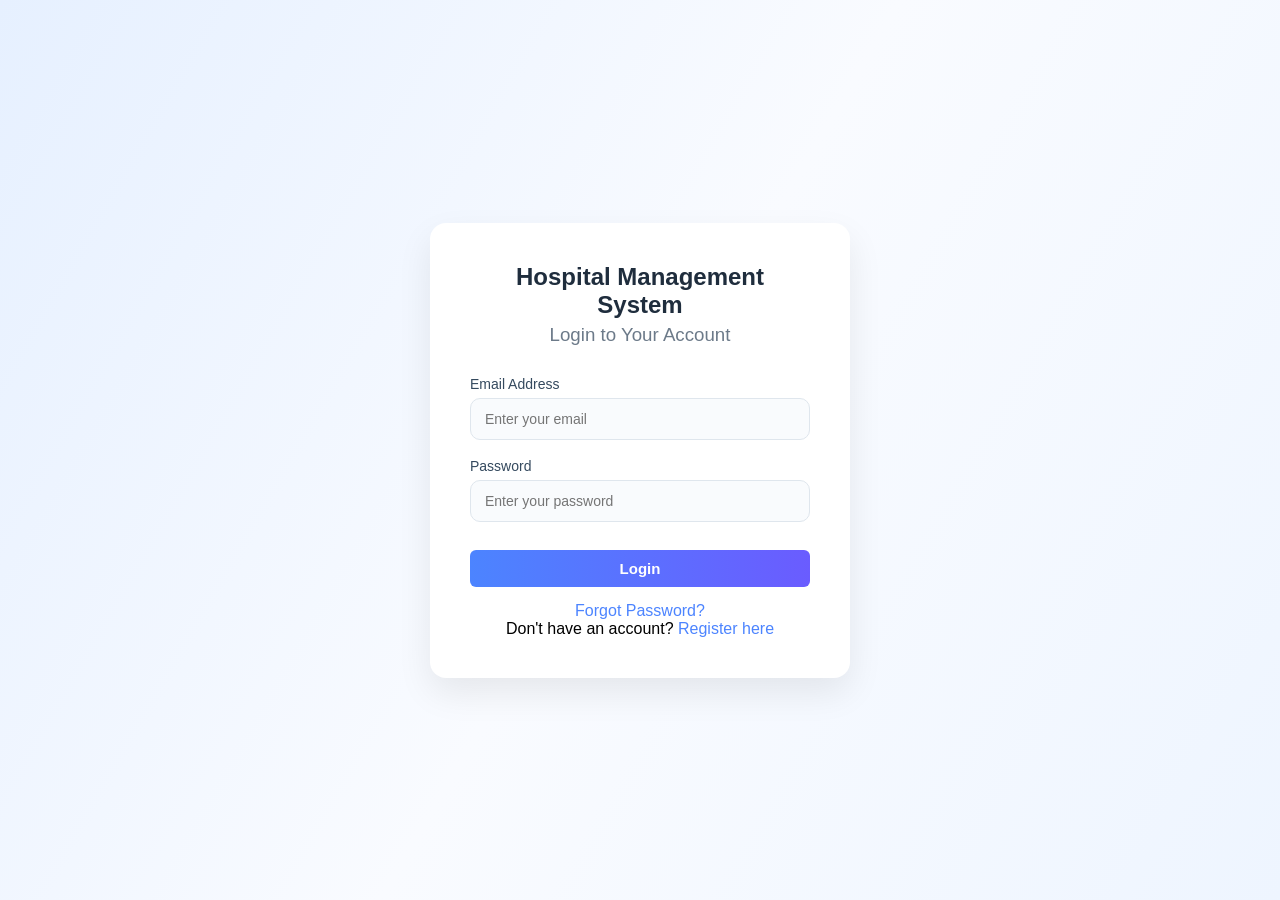
==== index.html @ 9511f12d "completed forgot pass,index,login,register pages" ====
<!DOCTYPE html>
<html lang="en">
<head>
    <meta charset="UTF-8">
    <title>Hospital Management System</title>
</head>
<body>

<script>
    // Check if user is logged in
    const currentUser = JSON.parse(localStorage.getItem("currentUser"));

    if (currentUser) {
        // Redirect based on role
        switch (currentUser.role) {
            case "admin":
                window.location.href = "admin-dashboard.html";
                break;
            case "doctor":
                window.location.href = "doctor-dashboard.html";
                break;
            case "patient":
                window.location.href = "patient-dashboard.html";
                break;
            case "receptionist":
                window.location.href = "receptionist-dashboard.html";
                break;
            default:
                window.location.href = "login.html";
        }
    } else {
        // If not logged in → go to login page
        window.location.href = "login.html";
    }
</script>

</body>
</html>
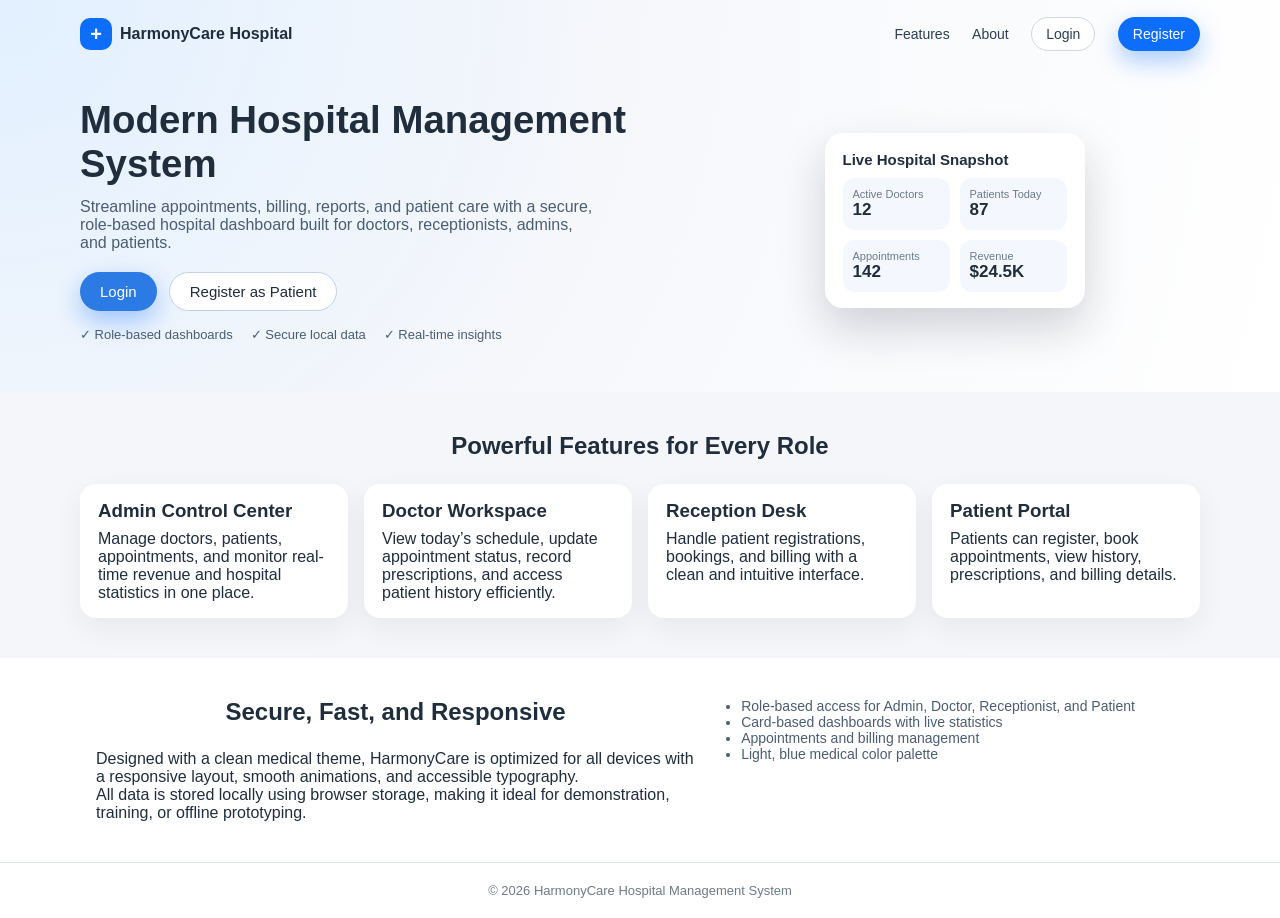
==== commit 446a3410: "final code" ====
--- a/index.html
+++ b/index.html
@@ -1,38 +1,122 @@
 <!DOCTYPE html>
 <html lang="en">
+
 <head>
     <meta charset="UTF-8">
-    <title>Hospital Management System</title>
+    <title>HarmonyCare Hospital - Management System</title>
+    <meta name="viewport" content="width=device-width, initial-scale=1.0">
+    <link rel="stylesheet" href="assets/css/main.css">
 </head>
+
 <body>
+    <header class="hero-header">
+        <div class="hero-nav container">
+            <div class="logo">
+                <span class="logo-icon">+</span>
+                <span class="logo-text">HarmonyCare Hospital</span>
+            </div>
+            <nav class="hero-links">
+                <a href="#features">Features</a>
+                <a href="#about">About</a>
+                <a href="login.html" class="nav-btn nav-login">Login</a>
+                <a href="register.html" class="nav-btn nav-register">Register</a>
+            </nav>
+        </div>
 
-<script>
-    // Check if user is logged in
-    const currentUser = JSON.parse(localStorage.getItem("currentUser"));
+        <section class="hero container">
+            <div class="hero-content">
+                <h1>Modern Hospital Management System</h1>
+                <p>Streamline appointments, billing, reports, and patient care with a secure, role-based hospital
+                    dashboard built for doctors, receptionists, admins, and patients.</p>
+                <div class="hero-actions">
+                    <a href="login.html" class="btn-primary">Login</a>
+                    <a href="register.html" class="btn-outline">Register as Patient</a>
+                </div>
+                <div class="hero-meta">
+                    <span>✓ Role-based dashboards</span>
+                    <span>✓ Secure local data</span>
+                    <span>✓ Real-time insights</span>
+                </div>
+            </div>
+            <div class="hero-visual">
+                <div class="hero-card">
+                    <h3>Live Hospital Snapshot</h3>
+                    <div class="hero-stats">
+                        <div class="stat-card">
+                            <span class="label">Active Doctors</span>
+                            <span class="value">12</span>
+                        </div>
+                        <div class="stat-card">
+                            <span class="label">Patients Today</span>
+                            <span class="value">87</span>
+                        </div>
+                        <div class="stat-card">
+                            <span class="label">Appointments</span>
+                            <span class="value">142</span>
+                        </div>
+                        <div class="stat-card">
+                            <span class="label">Revenue</span>
+                            <span class="value">$24.5K</span>
+                        </div>
+                    </div>
+                </div>
+            </div>
+        </section>
+    </header>
 
-    if (currentUser) {
-        // Redirect based on role
-        switch (currentUser.role) {
-            case "admin":
-                window.location.href = "admin-dashboard.html";
-                break;
-            case "doctor":
-                window.location.href = "doctor-dashboard.html";
-                break;
-            case "patient":
-                window.location.href = "patient-dashboard.html";
-                break;
-            case "receptionist":
-                window.location.href = "receptionist-dashboard.html";
-                break;
-            default:
-                window.location.href = "login.html";
-        }
-    } else {
-        // If not logged in → go to login page
-        window.location.href = "login.html";
-    }
-</script>
+    <main>
+        <section id="features" class="section container">
+            <h2>Powerful Features for Every Role</h2>
+            <div class="features-grid">
+                <div class="feature-card">
+                    <h3>Admin Control Center</h3>
+                    <p>Manage doctors, patients, appointments, and monitor real-time revenue and hospital statistics in
+                        one place.</p>
+                </div>
+                <div class="feature-card">
+                    <h3>Doctor Workspace</h3>
+                    <p>View today’s schedule, update appointment status, record prescriptions, and access patient
+                        history efficiently.</p>
+                </div>
+                <div class="feature-card">
+                    <h3>Reception Desk</h3>
+                    <p>Handle patient registrations, bookings, and billing with a clean and intuitive interface.</p>
+                </div>
+                <div class="feature-card">
+                    <h3>Patient Portal</h3>
+                    <p>Patients can register, book appointments, view history, prescriptions, and billing details.</p>
+                </div>
+            </div>
+        </section>
 
+        <section id="about" class="section alt">
+            <div class="container about-grid">
+                <div>
+                    <h2>Secure, Fast, and Responsive</h2>
+                    <p>Designed with a clean medical theme, HarmonyCare is optimized for all devices with a responsive
+                        layout, smooth animations, and accessible typography.</p>
+                    <p>All data is stored locally using browser storage, making it ideal for demonstration, training, or
+                        offline prototyping.</p>
+                </div>
+                <ul class="about-list">
+                    <li>Role-based access for Admin, Doctor, Receptionist, and Patient</li>
+                    <li>Card-based dashboards with live statistics</li>
+                    <li>Appointments and billing management</li>
+                    <li>Light, blue medical color palette</li>
+                </ul>
+            </div>
+        </section>
+    </main>
+
+    <footer class="footer">
+        <div class="container">
+            <p>© <span id="year"></span> HarmonyCare Hospital Management System</p>
+        </div>
+    </footer>
+
+    <script>
+        document.getElementById("year").textContent = new Date().getFullYear();
+    </script>
 </body>
-</html>+
+</html>
--- a/assets/css/main.css
+++ b/assets/css/main.css
@@ -0,0 +1,330 @@
+/* ===== Global Styles ===== */
+/* Landing page styling */
+*,
+*::before,
+*::after {
+    box-sizing: border-box;
+}
+
+body {
+    margin: 0;
+    font-family: 'Segoe UI', system-ui, sans-serif;
+    background: #f5f7fb;
+    color: #1f2d3d;
+}
+
+.container {
+    width: 100%;
+    max-width: 1120px;
+    margin: 0 auto;
+    padding: 0 16px;
+}
+
+.hero-header {
+    background: radial-gradient(circle at top left, #e2f0ff 0, #f5f7fb 45%, #ffffff 100%);
+    padding-bottom: 40px;
+}
+
+.hero-nav {
+    display: flex;
+    justify-content: space-between;
+    align-items: center;
+    padding: 18px 0;
+}
+
+.logo {
+    display: flex;
+    align-items: center;
+    gap: 8px;
+    font-weight: 600;
+}
+
+.logo-icon {
+    width: 32px;
+    height: 32px;
+    border-radius: 10px;
+    background: #0d6efd;
+    color: #ffffff;
+    display: flex;
+    align-items: center;
+    justify-content: center;
+    font-size: 20px;
+}
+
+.hero-links a {
+    margin-left: 18px;
+    text-decoration: none;
+    color: #2c3e50;
+    font-size: 14px;
+}
+
+.nav-btn {
+    padding: 8px 14px;
+    border-radius: 999px;
+    border: 1px solid transparent;
+    font-size: 14px;
+    transition: 0.2s ease;
+}
+
+.nav-login {
+    border-color: #d0d7e6;
+    background: #ffffff;
+}
+
+.nav-login:hover {
+    box-shadow: 0 4px 12px rgba(15, 23, 42, 0.1);
+}
+
+.nav-register {
+    background: #0d6efd;
+    color: #ffffff !important;
+    box-shadow: 0 10px 25px rgba(13, 110, 253, 0.35);
+}
+
+.nav-register:hover {
+    transform: translateY(-1px);
+}
+
+.hero {
+    display: grid;
+    grid-template-columns: 1.2fr 1fr;
+    gap: 40px;
+    align-items: center;
+    padding: 30px 0 10px;
+}
+
+.hero-content h1 {
+    font-size: 2.4rem;
+    margin-bottom: 12px;
+}
+
+.hero-content p {
+    font-size: 1rem;
+    color: #4b5d73;
+    max-width: 520px;
+}
+
+.hero-actions {
+    margin-top: 20px;
+    display: flex;
+    gap: 12px;
+}
+
+.btn-primary,
+.btn-outline {
+    display: inline-flex;
+    align-items: center;
+    justify-content: center;
+    padding: 10px 20px;
+    border-radius: 999px;
+    font-size: 15px;
+    text-decoration: none;
+    cursor: pointer;
+    transition: 0.2s ease;
+}
+
+.btn-primary {
+    background: #0d6efd;
+    color: #ffffff;
+    box-shadow: 0 10px 25px rgba(13, 110, 253, 0.35);
+}
+
+.btn-primary:hover {
+    transform: translateY(-1px);
+    box-shadow: 0 14px 30px rgba(13, 110, 253, 0.4);
+}
+
+.btn-outline {
+    border: 1px solid #c5d0e6;
+    color: #1f2d3d;
+    background: #ffffff;
+}
+
+.btn-outline:hover {
+    background: #f1f5ff;
+}
+
+.hero-meta {
+    margin-top: 16px;
+    display: flex;
+    flex-wrap: wrap;
+    gap: 10px 18px;
+    font-size: 13px;
+    color: #4b5d73;
+}
+
+.hero-visual {
+    display: flex;
+    justify-content: center;
+}
+
+.hero-card {
+    background: #ffffff;
+    border-radius: 18px;
+    padding: 18px 18px 16px;
+    box-shadow: 0 20px 45px rgba(15, 23, 42, 0.18);
+    min-width: 260px;
+}
+
+.hero-card h3 {
+    margin-top: 0;
+    font-size: 15px;
+    margin-bottom: 10px;
+}
+
+.hero-stats {
+    display: grid;
+    grid-template-columns: repeat(2, minmax(0, 1fr));
+    gap: 10px;
+}
+
+.stat-card {
+    background: #f5f7ff;
+    border-radius: 12px;
+    padding: 10px;
+}
+
+.stat-card .label {
+    display: block;
+    font-size: 11px;
+    color: #6c7a89;
+}
+
+.stat-card .value {
+    font-size: 17px;
+    font-weight: 600;
+}
+
+.section {
+    padding: 40px 0;
+}
+
+.section.alt {
+    background: #ffffff;
+}
+
+.section h2 {
+    text-align: center;
+    margin-bottom: 24px;
+}
+
+.features-grid {
+    display: grid;
+    grid-template-columns: repeat(auto-fit, minmax(220px, 1fr));
+    gap: 16px;
+}
+
+.feature-card {
+    background: #ffffff;
+    padding: 16px 18px;
+    border-radius: 16px;
+    box-shadow: 0 10px 30px rgba(15, 23, 42, 0.06);
+}
+
+.feature-card h3 {
+    margin-top: 0;
+    margin-bottom: 8px;
+}
+
+.about-grid {
+    display: grid;
+    grid-template-columns: 1.3fr 1fr;
+    gap: 28px;
+    align-items: flex-start;
+}
+
+.about-list {
+    margin: 0;
+    padding-left: 18px;
+    font-size: 14px;
+    color: #4b5d73;
+}
+
+.footer {
+    padding: 20px 0;
+    border-top: 1px solid #e0e5f2;
+    text-align: center;
+    font-size: 13px;
+    color: #6c7a89;
+    background: #ffffff;
+}
+
+@media (max-width: 900px) {
+    .hero {
+        grid-template-columns: 1fr;
+    }
+}
+
+@media (max-width: 600px) {
+    .hero-content h1 {
+        font-size: 1.9rem;
+    }
+
+    .hero-actions {
+        flex-direction: column;
+        align-items: stretch;
+    }
+
+    .hero-links a {
+        margin-left: 10px;
+    }
+}
+
+:root {
+    --primary-color: #2c7be5;
+    --secondary-color: #6c757d;
+    --success-color: #00d97e;
+    --danger-color: #e63757;
+    --light-bg: #f4f6f9;
+    --white: #ffffff;
+}
+
+* {
+    margin: 0;
+    padding: 0;
+    box-sizing: border-box;
+}
+
+body {
+    font-family: 'Segoe UI', sans-serif;
+    background-color: var(--light-bg);
+}
+
+h2, h3 {
+    margin-bottom: 10px;
+}
+
+.text-center {
+    text-align: center;
+}
+
+.mt-2 {
+    margin-top: 15px;
+}
+
+.btn {
+    padding: 10px;
+    border: none;
+    border-radius: 6px;
+    cursor: pointer;
+    font-size: 15px;
+}
+
+.btn-primary {
+    background-color: var(--primary-color);
+    color: var(--white);
+}
+
+.btn-primary:hover {
+    opacity: 0.9;
+}
+
+.error {
+    color: var(--danger-color);
+    font-size: 13px;
+}
+
+.success {
+    color: var(--success-color);
+    font-size: 14px;
+}
